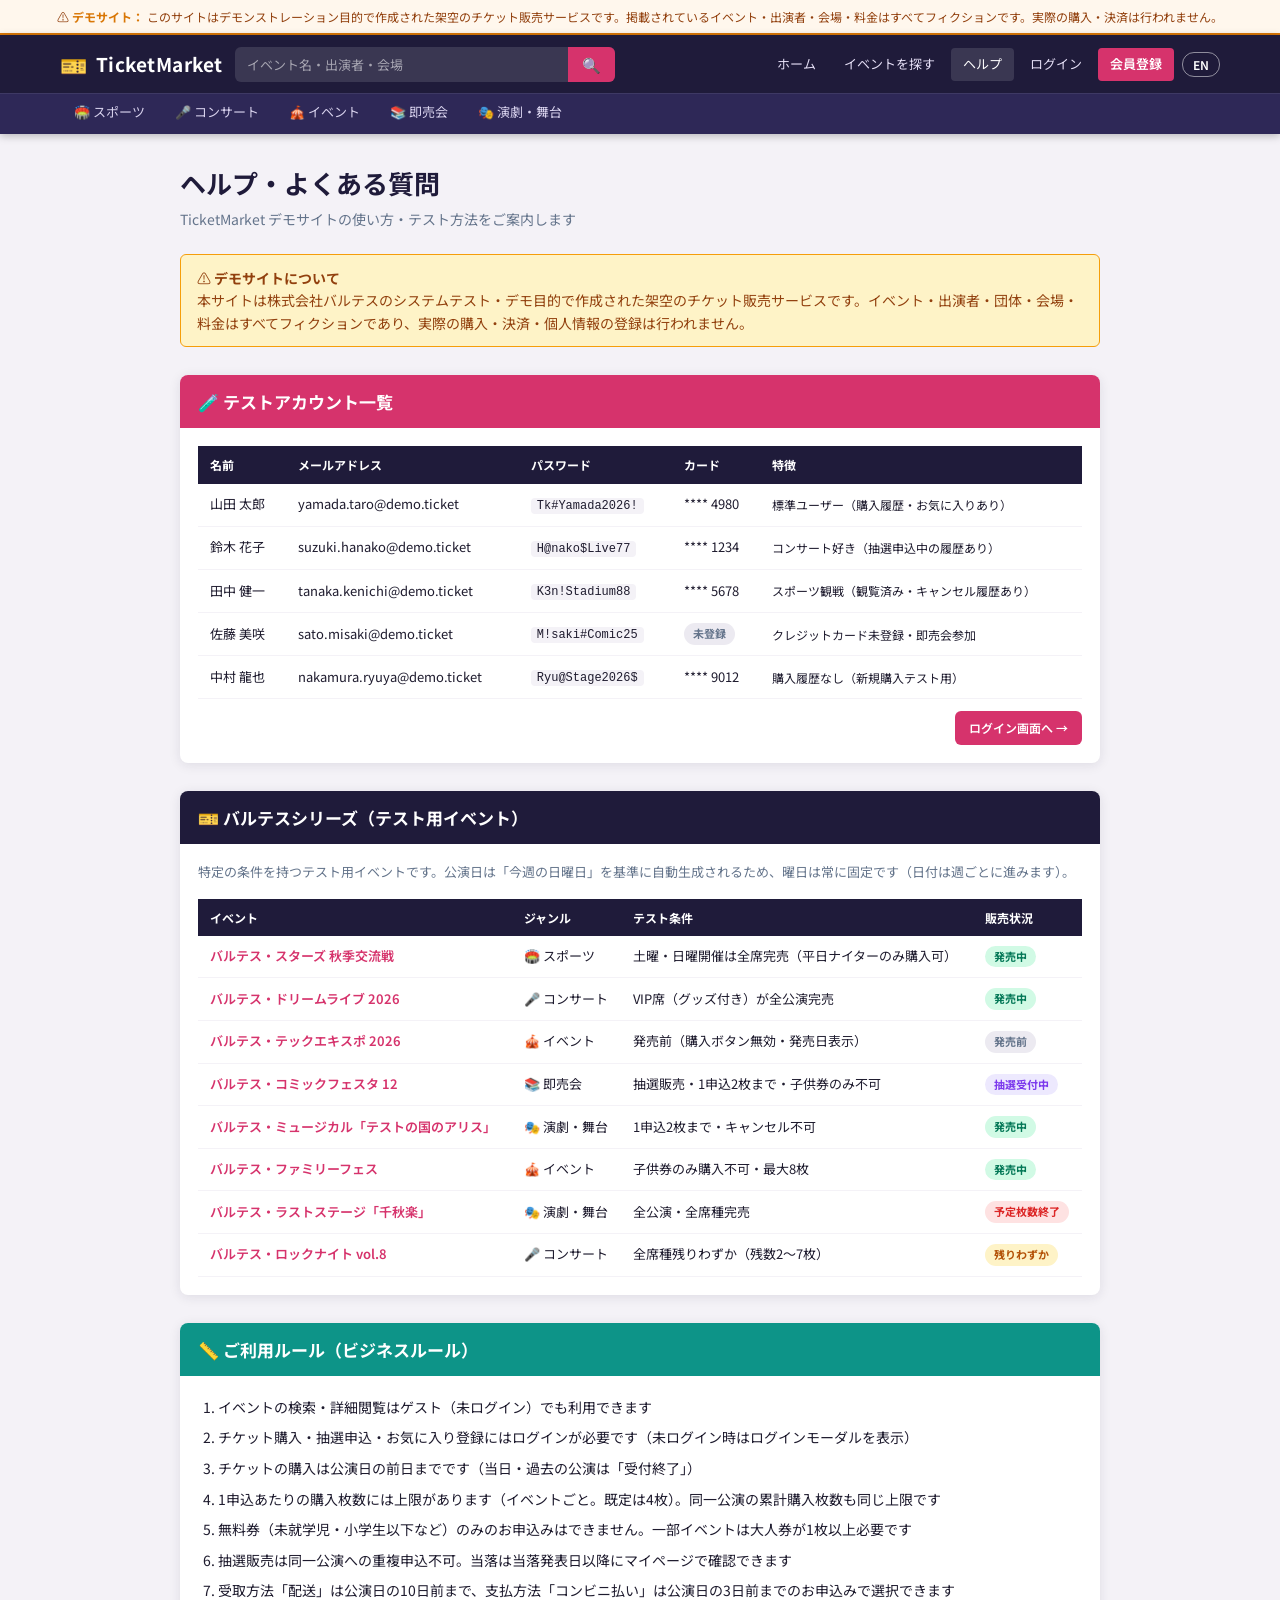
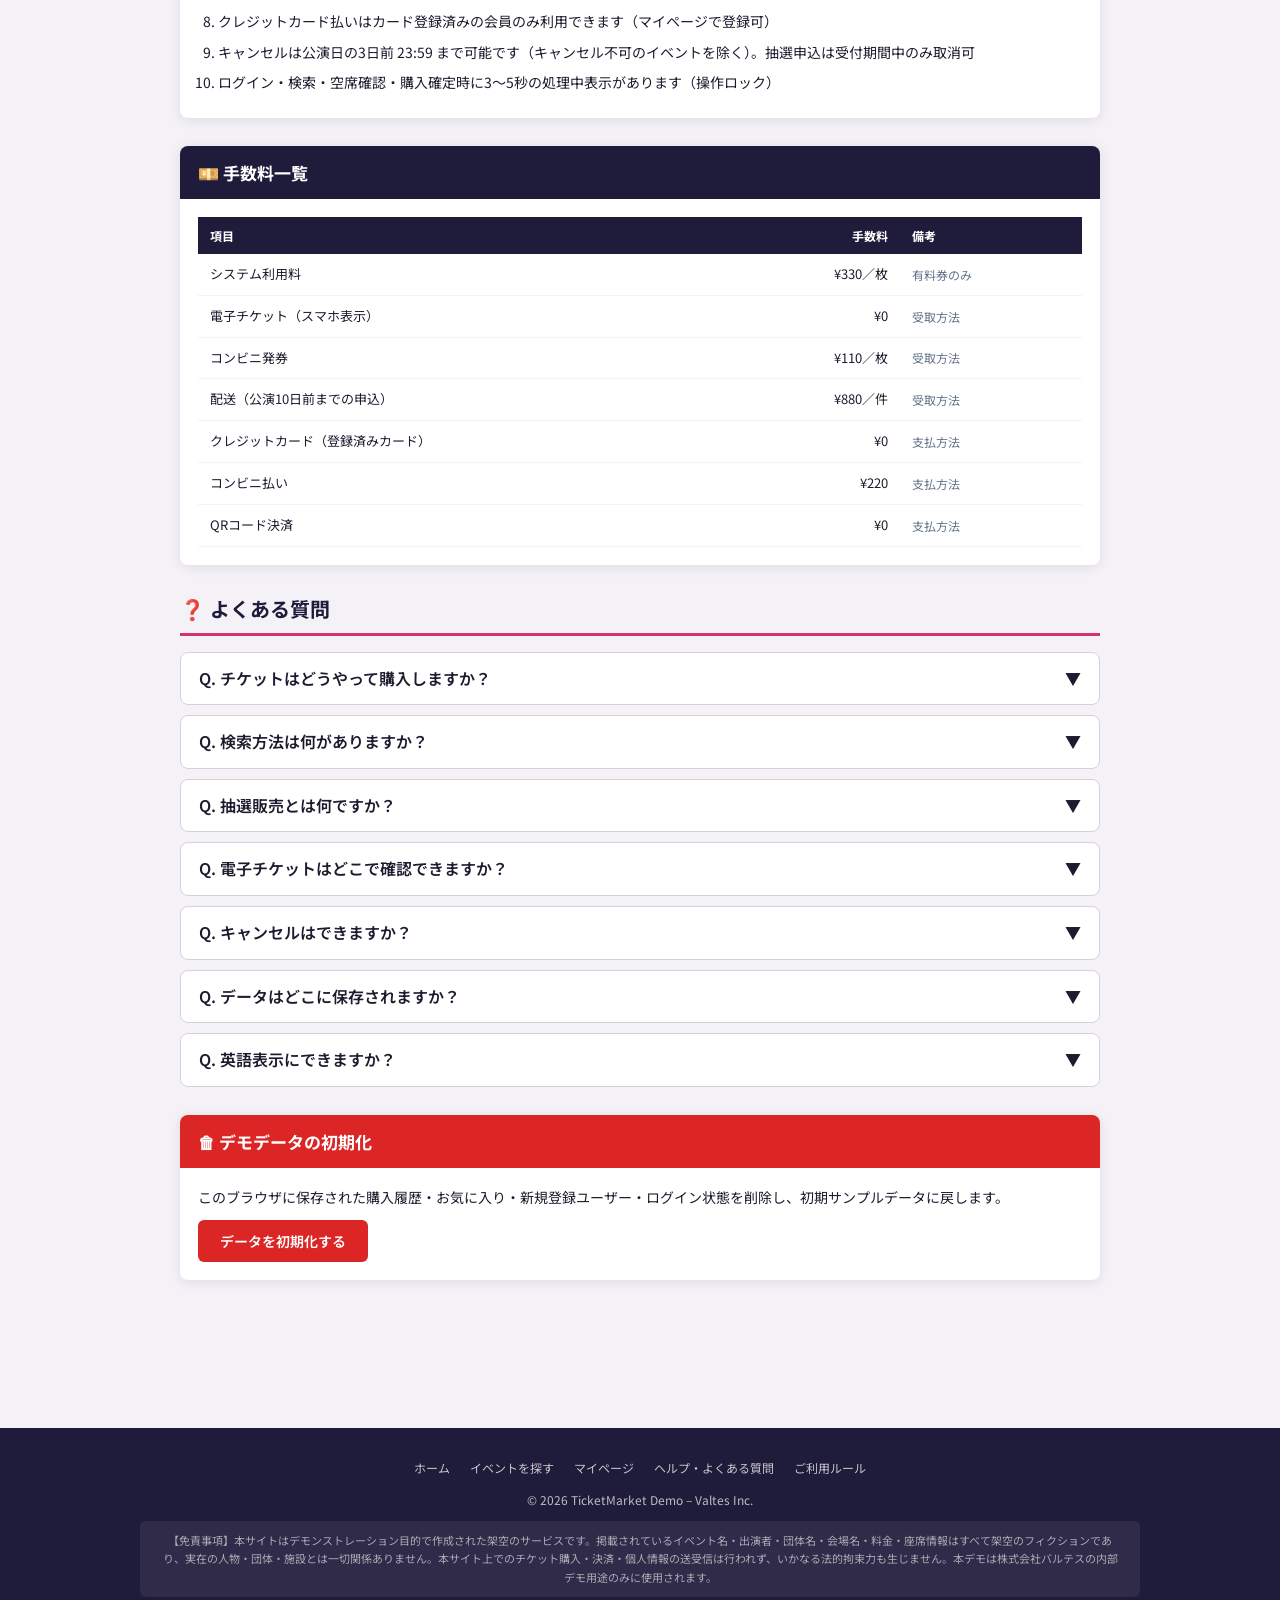
==== help.html @ 69b0c033 "feat: TicketMarket Demo 初回リリース Demo-Travel の実装方針を踏襲したチケット販売デモサイト - 3モード検索（ジャンル・日付 / ジャンル / キーワード） - " ====
<!DOCTYPE html>
<html lang="ja">
<head>
  <meta charset="UTF-8">
  <meta name="viewport" content="width=device-width,initial-scale=1">
  <title>ヘルプ | TicketMarket Demo</title>
  <link rel="stylesheet" href="css/style.css">
  <link href="https://fonts.googleapis.com/css2?family=Noto+Sans+JP:wght@400;600;700&display=swap" rel="stylesheet">
  <style>
    .faq-item { border: 1px solid var(--gray-bd); border-radius: 8px; margin-bottom: 10px; overflow: hidden; background: white; }
    .faq-q { padding: 13px 18px; cursor: pointer; font-weight: 600; display: flex; justify-content: space-between; align-items: center; }
    .faq-q:hover { background: var(--light-bg); }
    .faq-a { padding: 13px 18px; background: var(--gray-lt); font-size: 14px; color: var(--text); line-height: 1.7; display: none; }
    .faq-item.open .faq-a { display: block; }
    .faq-item.open .faq-q { background: var(--light-bg); color: var(--primary); }
    .help-section { margin-bottom: 28px; }
    code { background: var(--gray-lt); padding: 1px 6px; border-radius: 4px; font-size: 12px; }
  </style>
</head>
<body>
  <script src="data/master.js"></script>
  <script src="js/app.js"></script>
  <script src="js/i18n.js"></script>
  <script src="js/layout.js"></script>

  <div class="page-wrap" style="max-width:960px">
    <div class="page-title" data-i18n-en="Help &amp; FAQ">ヘルプ・よくある質問</div>
    <div class="page-subtitle" data-i18n-en="How to use and test the TicketMarket demo site">TicketMarket デモサイトの使い方・テスト方法をご案内します</div>

    <div class="alert alert-warn help-section">
      ⚠️ <strong data-i18n-en="About This Demo Site">デモサイトについて</strong><br>
      <span data-i18n-en="This is a fictitious ticketing service created by Valtes Inc. for system testing and demonstrations. All events, performers, organizations, venues and prices are fictional. No actual purchases, payments or personal data registrations are made.">本サイトは株式会社バルテスのシステムテスト・デモ目的で作成された架空のチケット販売サービスです。イベント・出演者・団体・会場・料金はすべてフィクションであり、実際の購入・決済・個人情報の登録は行われません。</span>
    </div>

    <!-- テストアカウント -->
    <div class="card help-section">
      <div class="card-head primary"><h2 style="font-size:17px" id="accounts" data-i18n-en="🧪 Test Accounts">🧪 テストアカウント一覧</h2></div>
      <div class="card-body table-wrap">
        <table class="data-table" id="account-table" style="min-width:720px">
          <thead><tr>
            <th data-i18n-en="Name">名前</th><th data-i18n-en="Email">メールアドレス</th><th data-i18n-en="Password">パスワード</th>
            <th data-i18n-en="Card">カード</th><th data-i18n-en="Notes">特徴</th>
          </tr></thead>
          <tbody id="account-list"></tbody>
        </table>
        <div style="text-align:right;margin-top:12px"><a href="login.html" id="link-login" class="btn btn-primary btn-sm" data-i18n-en="Go to Log In →">ログイン画面へ →</a></div>
      </div>
    </div>

    <!-- テスト用イベント -->
    <div class="card help-section">
      <div class="card-head"><h2 style="font-size:17px" id="test-events" data-i18n-en="🎫 Valtes Series Events (Test Data)">🎫 バルテスシリーズ（テスト用イベント）</h2></div>
      <div class="card-body table-wrap">
        <p class="muted mb-16" style="font-size:13px" data-i18n-en="Events with specific conditions for testing. Performance dates are generated relative to Sunday of the current week, so weekdays stay fixed.">
          特定の条件を持つテスト用イベントです。公演日は「今週の日曜日」を基準に自動生成されるため、曜日は常に固定です（日付は週ごとに進みます）。
        </p>
        <table class="data-table" id="test-event-table" style="min-width:640px">
          <thead><tr><th data-i18n-en="Event">イベント</th><th data-i18n-en="Genre">ジャンル</th><th data-i18n-en="Test condition">テスト条件</th><th data-i18n-en="Status">販売状況</th></tr></thead>
          <tbody id="test-event-list"></tbody>
        </table>
      </div>
    </div>

    <!-- ご利用ルール -->
    <div class="card help-section">
      <div class="card-head" style="background:var(--success)"><h2 style="font-size:17px" id="rules" data-i18n-en="📏 Business Rules">📏 ご利用ルール（ビジネスルール）</h2></div>
      <div class="card-body">
        <ol class="notes-list" id="rules-list" style="font-size:14px;line-height:1.9"></ol>
      </div>
    </div>

    <!-- 手数料 -->
    <div class="card help-section">
      <div class="card-head"><h2 style="font-size:17px" id="fees" data-i18n-en="💴 Fees">💴 手数料一覧</h2></div>
      <div class="card-body table-wrap">
        <table class="data-table" id="fee-table">
          <thead><tr><th data-i18n-en="Item">項目</th><th class="num" data-i18n-en="Fee">手数料</th><th data-i18n-en="Notes">備考</th></tr></thead>
          <tbody id="fee-list"></tbody>
        </table>
      </div>
    </div>

    <!-- FAQ -->
    <div class="help-section">
      <div class="section-title" id="faq" data-i18n-en="❓ FAQ">❓ よくある質問</div>
      <div id="faq-list"></div>
    </div>

    <!-- データリセット -->
    <div class="card help-section">
      <div class="card-head" style="background:var(--danger)"><h2 style="font-size:17px" id="reset" data-i18n-en="🗑 Reset Demo Data">🗑 デモデータの初期化</h2></div>
      <div class="card-body">
        <p style="font-size:14px;margin-bottom:12px" data-i18n-en="Clears purchases, favourites, registered users and the login session stored in this browser, and restores the initial sample data.">
          このブラウザに保存された購入履歴・お気に入り・新規登録ユーザー・ログイン状態を削除し、初期サンプルデータに戻します。
        </p>
        <button id="btn-reset-data" class="btn btn-danger" onclick="resetData()" data-i18n-en="Reset Data">データを初期化する</button>
      </div>
    </div>
  </div>

  <script>
    document.addEventListener("DOMContentLoaded", () => {
      buildPage({ title: I18n.t("ヘルプ", "Help"), activePage: "help" });
      renderAccounts();
      renderTestEvents();
      renderRules();
      renderFees();
      renderFaq();
      if (location.hash) document.querySelector(location.hash)?.scrollIntoView();
    });

    function renderAccounts() {
      document.getElementById("account-list").innerHTML = USERS.map(u => `
        <tr data-user-id="${u.id}">
          <td class="account-name nowrap">${u.name}</td>
          <td class="account-email">${u.email}</td>
          <td class="account-password"><code>${u.password}</code></td>
          <td class="account-card nowrap">${u.card ? "**** " + u.card : `<span class="badge badge-gray">${I18n.t("未登録", "None")}</span>`}</td>
          <td class="account-note" style="font-size:12px">${u.note}</td>
        </tr>`).join("");
    }

    function renderTestEvents() {
      const cond = {
        e001: I18n.t("土曜・日曜開催は全席完売（平日ナイターのみ購入可）", "Weekend games sold out (weekday only)"),
        e002: I18n.t("VIP席（グッズ付き）が全公演完売", "VIP seats sold out for all shows"),
        e003: I18n.t("発売前（購入ボタン無効・発売日表示）", "Coming soon (buy disabled)"),
        e004: I18n.t("抽選販売・1申込2枚まで・子供券のみ不可", "Lottery, max 2, adult required"),
        e005: I18n.t("1申込2枚まで・キャンセル不可", "Max 2 per order, non-cancellable"),
        e006: I18n.t("子供券のみ購入不可・最大8枚", "Adult ticket required, max 8"),
        e007: I18n.t("全公演・全席種完売", "All performances sold out"),
        e008: I18n.t("全席種残りわずか（残数2〜7枚）", "Few seats left (2-7)"),
      };
      document.getElementById("test-event-list").innerHTML = EVENTS.filter(e => e.tags.includes("バルテス")).map(e => {
        const st = App.salesStatus(e);
        return `<tr data-event-id="${e.id}">
          <td><a href="${I18n.urlWith("event.html?id=" + e.id)}" target="_blank" id="help-event-${e.id}" style="font-weight:600">${e.title}</a></td>
          <td class="nowrap">${App.genreEmoji(e.genre)} ${App.genreName(e.genre)}</td>
          <td style="font-size:13px">${cond[e.id] || ""}</td>
          <td><span class="badge ${st.cls}">${st.label}</span></td></tr>`;
      }).join("");
    }

    function renderRules() {
      const rules = [
        I18n.t("イベントの検索・詳細閲覧はゲスト（未ログイン）でも利用できます", "Searching and viewing events is available to guests"),
        I18n.t("チケット購入・抽選申込・お気に入り登録にはログインが必要です（未ログイン時はログインモーダルを表示）", "Purchases, lottery entries and favourites require login"),
        I18n.t("チケットの購入は公演日の前日までです（当日・過去の公演は「受付終了」）", "Tickets are sold until the day before the performance"),
        I18n.t("1申込あたりの購入枚数には上限があります（イベントごと。既定は4枚）。同一公演の累計購入枚数も同じ上限です", "Each event has a per-order limit (default 4), which also applies cumulatively per performance"),
        I18n.t("無料券（未就学児・小学生以下など）のみのお申込みはできません。一部イベントは大人券が1枚以上必要です", "Free tickets cannot be ordered alone; some events require an adult ticket"),
        I18n.t("抽選販売は同一公演への重複申込不可。当落は当落発表日以降にマイページで確認できます", "Only one lottery entry per performance. Results appear on My Page after the results date"),
        I18n.t("受取方法「配送」は公演日の10日前まで、支払方法「コンビニ払い」は公演日の3日前までのお申込みで選択できます", "Delivery requires 10+ days, convenience store payment requires 3+ days before the performance"),
        I18n.t("クレジットカード払いはカード登録済みの会員のみ利用できます（マイページで登録可）", "Credit card payment requires a registered card (register on My Page)"),
        I18n.t("キャンセルは公演日の3日前 23:59 まで可能です（キャンセル不可のイベントを除く）。抽選申込は受付期間中のみ取消可", "Cancellation is possible until 23:59, 3 days before the performance (except non-cancellable events)"),
        I18n.t("ログイン・検索・空席確認・購入確定時に3〜5秒の処理中表示があります（操作ロック）", "Login, search, availability checks and purchase show a 3-5 second loading overlay"),
      ];
      document.getElementById("rules-list").innerHTML = rules.map((r, i) => `<li id="rule-${i + 1}">${r}</li>`).join("");
    }

    function renderFees() {
      const rows = [
        [I18n.t("システム利用料", "System fee"), `${App.fmtPrice(SYSTEM_FEE)}${I18n.t("／枚", "/ticket")}`, I18n.t("有料券のみ", "Paid tickets only")],
        ...RECEIVE_METHODS.map(r => [I18n.t(r.name, r.en), r.feePerTicket ? `${App.fmtPrice(r.feePerTicket)}${I18n.t("／枚", "/ticket")}` : r.feePerOrder ? `${App.fmtPrice(r.feePerOrder)}${I18n.t("／件", "/order")}` : App.fmtPrice(0), I18n.t("受取方法", "Pickup")]),
        ...PAYMENT_METHODS.map(m => [I18n.t(m.name, m.en), App.fmtPrice(m.fee), I18n.t("支払方法", "Payment")]),
      ];
      document.getElementById("fee-list").innerHTML = rows.map(r => `<tr><td>${r[0]}</td><td class="num">${r[1]}</td><td class="muted">${r[2]}</td></tr>`).join("");
    }

    function renderFaq() {
      const faqs = [
        [I18n.t("チケットはどうやって購入しますか？", "How do I buy tickets?"),
         I18n.t("イベント一覧または詳細画面の「チケット購入」→ 公演を選択して「空席状況を確認」→ 席種・券種ごとの枚数を選択 → 購入者情報・受取方法・支払方法を入力 → 内容確認 → 購入確定、の流れです。", "Buy Tickets → choose a performance → Check Availability → select seat and quantities → enter buyer info, pickup and payment → confirm.")],
        [I18n.t("検索方法は何がありますか？", "What search options are there?"),
         I18n.t("「ジャンル・日付で探す」「ジャンルで探す」「キーワードで探す」の3種類です。結果は販売状況で絞り込み、開催日・料金・人気で並び替えできます。", "Genre & Date, Genre only, and Keyword. Results can be filtered by status and sorted by date, price or popularity.")],
        [I18n.t("抽選販売とは何ですか？", "What is a lottery sale?"),
         I18n.t("受付期間内に申し込み、当落発表日に結果が決まる販売方式です。当選した場合のみ決済されます（デモでは当落は自動判定）。", "You apply during the entry period and the results are decided on the results date. Payment occurs only if you win (auto-decided in this demo).")],
        [I18n.t("電子チケットはどこで確認できますか？", "Where can I see my e-tickets?"),
         I18n.t("マイページの「購入チケット」タブで「チケット表示」を押すと、QRコード（デモ）と座席・整理番号を表示します。", 'My Page → My Tickets → "Show Ticket" displays a demo QR code and seat/entry number.')],
        [I18n.t("キャンセルはできますか？", "Can I cancel?"),
         I18n.t("公演日の3日前 23:59 までマイページからキャンセルできます。「キャンセル不可」と記載のイベントはキャンセルできません。", "Yes, until 23:59 three days before the performance, except for non-cancellable events.")],
        [I18n.t("データはどこに保存されますか？", "Where is data stored?"),
         I18n.t("ブラウザの localStorage（tm_ で始まるキー）に保存されます。ヘルプ下部の「データを初期化する」で初期状態に戻せます。", "In the browser's localStorage (keys starting with tm_). Use \"Reset Data\" below to restore the initial state.")],
        [I18n.t("英語表示にできますか？", "Is English available?"),
         I18n.t("ヘッダーの「EN」ボタン、またはURLに ?lang=en を付けると英語表示になります。", 'Use the "EN" button in the header or add ?lang=en to the URL.')],
      ];
      document.getElementById("faq-list").innerHTML = faqs.map(([q, a], i) => `
        <div class="faq-item" id="faq-${i + 1}">
          <div class="faq-q" onclick="this.parentElement.classList.toggle('open')">Q. ${q}<span>▼</span></div>
          <div class="faq-a">A. ${a}</div>
        </div>`).join("");
    }

    function resetData() {
      if (!confirm(I18n.t("デモデータを初期化しますか？\nこのブラウザの購入履歴・お気に入り・ログイン状態がリセットされます。", "Reset demo data?\nPurchases, favourites and login state in this browser will be cleared."))) return;
      Object.keys(localStorage).filter(k => k.startsWith("tm_")).forEach(k => localStorage.removeItem(k));
      sessionStorage.removeItem("tm_redirect_after_login");
      App.showToast(I18n.t("デモデータを初期化しました", "Demo data has been reset."), "success");
      setTimeout(() => location.reload(), 600);
    }
  </script>
</body>
</html>
---- css/style.css ----
/* ============================================================
   TicketMarket Demo – Global Styles
   配色：primary #D6336C / accent #1F1B3A / success #0D9488
   ============================================================ */

*, *::before, *::after { box-sizing: border-box; margin: 0; padding: 0; }

:root {
  --primary:    #D6336C;
  --primary-dk: #A61E4D;
  --accent:     #1F1B3A;
  --accent-lt:  #2E2857;
  --success:    #0D9488;
  --warn:       #D97706;
  --danger:     #DC2626;
  --purple:     #7C3AED;
  --white:      #FFFFFF;
  --gray:       #64748B;
  --gray-lt:    #F4F2F7;
  --gray-bd:    #D4D0DD;
  --text:       #1E1B2E;
  --light-bg:   #FFF0F5;
  --shadow:     0 2px 12px rgba(31,27,58,.10);
  --radius:     8px;
  --trans:      .2s ease;
}

html { scroll-behavior: smooth; }
body {
  font-family: "Noto Sans JP", "Hiragino Kaku Gothic ProN", "Meiryo", sans-serif;
  background: var(--gray-lt);
  color: var(--text);
  min-height: 100vh;
  line-height: 1.6;
}
a { color: var(--primary); text-decoration: none; }
a:hover { text-decoration: underline; }
button, input, select, textarea { font-family: inherit; }

/* ── 免責バナー ── */
.disclaimer-banner {
  background: #FFF7ED; border-bottom: 2px solid var(--warn);
  padding: 7px 20px; text-align: center; font-size: 12px; color: #92400E;
}
.disclaimer-banner strong { color: var(--warn); }

/* ── グローバルヘッダー ── */
.site-header { background: var(--accent); position: sticky; top: 0; z-index: 900; box-shadow: 0 2px 8px rgba(0,0,0,.25); }
.header-inner { max-width: 1200px; margin: 0 auto; display: flex; align-items: center; height: 58px; padding: 0 20px; gap: 12px; }
.logo { display: flex; align-items: center; gap: 8px; color: var(--white); font-size: 19px; font-weight: 700; flex-shrink: 0; letter-spacing: .5px; }
.logo:hover { text-decoration: none; color: #FFC9DB; }
.logo-icon { font-size: 22px; }

.header-search { flex: 1; max-width: 380px; display: flex; background: rgba(255,255,255,.12); border-radius: 6px; overflow: hidden; }
.header-search input { flex: 1; background: transparent; border: none; outline: none; padding: 8px 12px; color: var(--white); font-size: 13px; min-width: 0; }
.header-search input::placeholder { color: rgba(255,255,255,.55); }
.header-search button { background: var(--primary); border: none; cursor: pointer; padding: 0 14px; color: var(--white); font-size: 15px; transition: var(--trans); }
.header-search button:hover { background: var(--primary-dk); }

.header-nav { margin-left: auto; display: flex; align-items: center; gap: 4px; }
.header-nav-dynamic { display: flex; align-items: center; gap: 4px; }
.header-nav a, .header-nav button:not(.btn-lang) {
  background: none; border: none; cursor: pointer; color: #E4DEF5; font-size: 13px;
  padding: 6px 12px; border-radius: 4px; white-space: nowrap; transition: var(--trans);
}
.header-nav a:hover, .header-nav button:not(.btn-lang):hover { background: rgba(255,255,255,.1); color: var(--white); text-decoration: none; }
.header-nav a.active { color: var(--white); background: rgba(255,255,255,.12); }
.btn-register { background: var(--primary) !important; color: var(--white) !important; font-weight: 600; }
.btn-register:hover { background: var(--primary-dk) !important; }
.btn-mypage { color: #FFC9DB !important; font-weight: 600; }
.btn-lang {
  background: transparent; border: 1px solid rgba(255,255,255,.5); color: white; border-radius: 12px;
  padding: 3px 10px; font-size: 12px; cursor: pointer; font-weight: 600; margin-left: 4px;
}
.avatar-circle {
  width: 32px; height: 32px; border-radius: 50%; background: var(--primary); color: var(--white);
  font-size: 13px; font-weight: 700; display: flex; align-items: center; justify-content: center; flex-shrink: 0;
}

/* ジャンルナビ */
.genre-nav { background: var(--accent-lt); border-top: 1px solid rgba(255,255,255,.08); }
.genre-nav-inner { max-width: 1200px; margin: 0 auto; padding: 0 20px; display: flex; gap: 2px; overflow-x: auto; }
.genre-nav-item { color: #D9D3EE; font-size: 13px; padding: 8px 14px; white-space: nowrap; border-bottom: 3px solid transparent; }
.genre-nav-item:hover { color: white; text-decoration: none; border-bottom-color: var(--primary); }

/* ── メインレイアウト ── */
.page-wrap { max-width: 1200px; margin: 0 auto; padding: 28px 20px 60px; }
.page-title { font-size: 26px; font-weight: 700; color: var(--accent); margin-bottom: 4px; }
.page-subtitle { font-size: 14px; color: var(--gray); margin-bottom: 24px; }
.section-title { font-size: 20px; font-weight: 700; color: var(--accent); margin-bottom: 16px; padding-bottom: 8px; border-bottom: 3px solid var(--primary); display: flex; align-items: center; gap: 8px; }
.section-title .more { margin-left: auto; font-size: 13px; font-weight: 600; }
.section { margin-bottom: 40px; }

/* ── ヒーロー ── */
.hero { background: linear-gradient(135deg, var(--accent) 0%, #5B1A44 55%, var(--primary) 100%); color: var(--white); padding: 52px 20px 60px; text-align: center; }
.hero h1 { font-size: 34px; font-weight: 700; margin-bottom: 10px; }
.hero p { font-size: 15px; opacity: .85; margin-bottom: 28px; }
.search-box {
  background: var(--white); border-radius: 12px; padding: 18px 22px; max-width: 980px; margin: 0 auto;
  box-shadow: 0 8px 32px rgba(0,0,0,.25); display: flex; gap: 10px; flex-wrap: wrap; align-items: flex-end; text-align: left;
}
.search-box .field { flex: 1; min-width: 140px; }
.search-box label { font-size: 11px; font-weight: 600; color: var(--gray); display: block; margin-bottom: 4px; }
.search-box input, .search-box select {
  width: 100%; padding: 9px 12px; border: 1.5px solid var(--gray-bd); border-radius: 6px; font-size: 14px; color: var(--text); background: var(--white);
}
.search-box input:focus, .search-box select:focus { border-color: var(--primary); outline: none; box-shadow: 0 0 0 3px rgba(214,51,108,.15); }

/* ── ボタン ── */
.btn { display: inline-flex; align-items: center; justify-content: center; gap: 6px; padding: 9px 20px; border-radius: 6px; font-size: 14px; font-weight: 600; cursor: pointer; border: 2px solid transparent; transition: var(--trans); text-decoration: none; }
.btn:hover { text-decoration: none; }
.btn-primary { background: var(--primary); color: var(--white); }
.btn-primary:hover { background: var(--primary-dk); color: var(--white); }
.btn-secondary { background: var(--white); color: var(--primary); border-color: var(--primary); }
.btn-secondary:hover { background: var(--light-bg); }
.btn-accent { background: var(--accent); color: var(--white); }
.btn-accent:hover { background: var(--accent-lt); color: var(--white); }
.btn-success { background: var(--success); color: var(--white); }
.btn-success:hover { background: #0a8070; color: var(--white); }
.btn-danger { background: var(--danger); color: var(--white); }
.btn-danger:hover { background: #b91c1c; color: var(--white); }
.btn-sm { padding: 5px 12px; font-size: 12px; }
.btn-lg { padding: 12px 32px; font-size: 15px; }
.btn:disabled { opacity: .45; cursor: not-allowed; }
.btn-block { width: 100%; }

/* ── カード ── */
.card { background: var(--white); border-radius: var(--radius); box-shadow: var(--shadow); overflow: hidden; }
.card-head { background: var(--accent); color: white; padding: 13px 18px; font-size: 15px; font-weight: 700; }
.card-head.primary { background: var(--primary); }
.card-body { padding: 18px; }

/* ── イベントカード ── */
.event-grid { display: grid; grid-template-columns: repeat(auto-fill, minmax(260px, 1fr)); gap: 20px; }
.event-list { display: flex; flex-direction: column; gap: 14px; }
.event-card { background: var(--white); border-radius: var(--radius); box-shadow: var(--shadow); overflow: hidden; display: flex; flex-direction: column; transition: transform var(--trans), box-shadow var(--trans); }
.event-card:hover { transform: translateY(-3px); box-shadow: 0 6px 24px rgba(31,27,58,.16); }
.event-card-img, .eli-img { height: 140px; display: flex; align-items: center; justify-content: center; position: relative; color: white; background-image: linear-gradient(135deg, rgba(255,255,255,.12) 0%, rgba(0,0,0,.18) 100%); }
.event-emoji { font-size: 52px; filter: drop-shadow(0 2px 6px rgba(0,0,0,.25)); }
.tag-ribbon { position: absolute; top: 10px; right: 10px; font-size: 11px; font-weight: 700; padding: 2px 10px; border-radius: 20px; }
.tag-valtes { position: absolute; top: 10px; left: 10px; background: rgba(255,255,255,.2); color: white; font-size: 11px; font-weight: 700; padding: 2px 10px; border-radius: 20px; border: 1px solid rgba(255,255,255,.5); }
.event-card-body { padding: 14px 16px; flex: 1; display: flex; flex-direction: column; gap: 4px; }
.event-badges { display: flex; gap: 4px; flex-wrap: wrap; margin-bottom: 2px; }
.event-card-title { font-size: 15px; font-weight: 700; line-height: 1.4; }
.event-card-performer { font-size: 12px; color: var(--gray); }
.event-card-meta { font-size: 12px; color: var(--text); }
.event-card-price { font-size: 18px; font-weight: 700; color: var(--primary); margin-top: auto; padding-top: 6px; }
.event-card-price span { font-size: 12px; font-weight: 400; color: var(--gray); }
.event-card-actions { padding: 12px 16px; border-top: 1px solid var(--gray-lt); display: flex; gap: 8px; }
.event-card-actions .btn { flex: 1; }
.event-list-item { background: var(--white); border-radius: var(--radius); box-shadow: var(--shadow); display: flex; overflow: hidden; }
.eli-img { width: 180px; min-width: 180px; height: auto; min-height: 150px; }
.eli-body { flex: 1; padding: 14px 16px; display: flex; flex-direction: column; gap: 3px; }
.eli-body .event-card-price { margin-top: 4px; }
.event-desc { font-size: 12px; color: var(--gray); margin-top: 4px; }
.eli-actions { padding: 14px 16px; display: flex; flex-direction: column; gap: 8px; justify-content: center; border-left: 1px solid var(--gray-lt); min-width: 160px; }

/* ── ジャンルタイル ── */
.genre-tiles { display: grid; grid-template-columns: repeat(5, 1fr); gap: 14px; }
.genre-tile { border-radius: 10px; padding: 20px 12px; color: white; text-align: center; cursor: pointer; border: 3px solid transparent; transition: var(--trans); font-weight: 700; background-image: linear-gradient(135deg, rgba(255,255,255,.12), rgba(0,0,0,.15)); }
.genre-tile:hover { transform: translateY(-2px); box-shadow: 0 6px 18px rgba(0,0,0,.2); }
.genre-tile.active { border-color: var(--accent); box-shadow: 0 0 0 3px rgba(214,51,108,.5); }
.genre-tile .gt-emoji { font-size: 34px; display: block; margin-bottom: 4px; }
.genre-tile .gt-count { font-size: 11px; font-weight: 400; opacity: .85; display: block; }

/* ── 検索モードタブ ── */
.mode-tabs { display: flex; gap: 0; border-bottom: 2px solid var(--gray-bd); margin-bottom: 0; flex-wrap: wrap; }
.mode-tab { background: none; border: none; border-bottom: 3px solid transparent; margin-bottom: -2px; padding: 11px 20px; font-size: 14px; font-weight: 600; cursor: pointer; color: var(--gray); transition: var(--trans); }
.mode-tab:hover { color: var(--primary); }
.mode-tab.active { color: var(--primary); border-bottom-color: var(--primary); }
.mode-panel { background: var(--white); border-radius: 0 0 var(--radius) var(--radius); padding: 18px 20px; box-shadow: var(--shadow); margin-bottom: 20px; }
.form-row { display: flex; gap: 12px; flex-wrap: wrap; align-items: flex-end; }

/* チップ */
.chips { display: flex; gap: 8px; flex-wrap: wrap; }
.chip { padding: 6px 16px; border-radius: 20px; border: 1.5px solid var(--gray-bd); background: var(--white); color: var(--gray); font-size: 13px; font-weight: 600; cursor: pointer; transition: var(--trans); }
.chip:hover { border-color: var(--primary); color: var(--primary); }
.chip.active { background: var(--primary); border-color: var(--primary); color: var(--white); }

/* ── フィルターバー ── */
.filter-bar { background: var(--white); border-radius: var(--radius); padding: 12px 16px; box-shadow: var(--shadow); display: flex; gap: 10px; flex-wrap: wrap; align-items: center; margin-bottom: 20px; }
.filter-bar select { padding: 6px 10px; border: 1px solid var(--gray-bd); border-radius: 6px; font-size: 13px; color: var(--text); background: white; }
.filter-bar label { font-size: 13px; color: var(--gray); white-space: nowrap; }
.filter-bar .result-count { margin-left: auto; font-size: 13px; color: var(--accent); font-weight: 700; }
.active-conditions { font-size: 12px; color: var(--gray); margin: -10px 0 16px; }

/* ── ローディング ── */
.loading-spinner { display: flex; align-items: center; justify-content: center; gap: 10px; padding: 28px; color: var(--primary); font-size: 14px; }
.spinner { width: 28px; height: 28px; border: 3px solid var(--gray-bd); border-top-color: var(--primary); border-radius: 50%; animation: spin .8s linear infinite; }
@keyframes spin { to { transform: rotate(360deg); } }
.load-more-sentinel { height: 4px; }
#loading-overlay { position: fixed; inset: 0; background: rgba(255,255,255,.8); z-index: 9990; display: flex; align-items: center; justify-content: center; flex-direction: column; gap: 18px; backdrop-filter: blur(2px); }

/* ── フォーム ── */
.form-group { display: flex; flex-direction: column; gap: 4px; }
.form-group label { font-size: 13px; font-weight: 600; color: var(--text); }
.form-group input, .form-group select, .form-group textarea {
  padding: 9px 12px; border: 1.5px solid var(--gray-bd); border-radius: 6px; font-size: 14px; color: var(--text); background: var(--white); transition: var(--trans); width: 100%;
}
.form-group input:focus, .form-group select:focus, .form-group textarea:focus { border-color: var(--primary); outline: none; box-shadow: 0 0 0 3px rgba(214,51,108,.12); }
.form-group input[readonly] { background: var(--gray-lt); color: var(--gray); }
.form-group .hint { font-size: 11px; color: var(--gray); }
.form-group .error-msg { font-size: 11px; color: var(--danger); display: none; }
.form-group.has-error input, .form-group.has-error select, .form-group.has-error textarea { border-color: var(--danger); }
.form-group.has-error .error-msg { display: block; }
.form-grid-2 { display: grid; grid-template-columns: 1fr 1fr; gap: 14px; }
.form-section { background: var(--white); border-radius: var(--radius); padding: 22px 24px; box-shadow: var(--shadow); }
.form-section h3 { font-size: 16px; color: var(--accent); margin-bottom: 16px; padding-bottom: 8px; border-bottom: 2px solid var(--light-bg); }
.req { color: var(--danger); font-size: 11px; margin-left: 2px; }

/* ラジオカード */
.radio-cards { display: flex; flex-direction: column; gap: 8px; }
.radio-card { display: flex; align-items: center; gap: 10px; padding: 11px 14px; border: 1.5px solid var(--gray-bd); border-radius: 8px; cursor: pointer; font-size: 14px; transition: var(--trans); background: white; }
.radio-card:hover { border-color: var(--primary); }
.radio-card.selected { border-color: var(--primary); background: var(--light-bg); }
.radio-card.disabled { opacity: .5; cursor: not-allowed; background: var(--gray-lt); }
.radio-card input { accent-color: var(--primary); width: 16px; height: 16px; }
.radio-card .rc-fee { margin-left: auto; font-size: 12px; color: var(--gray); white-space: nowrap; }
.radio-card .rc-note { display: block; font-size: 11px; color: var(--danger); }
.check-line { display: flex; align-items: flex-start; gap: 8px; font-size: 14px; cursor: pointer; }
.check-line input { accent-color: var(--primary); width: 17px; height: 17px; margin-top: 3px; }

/* ── アラート ── */
.alert { padding: 12px 16px; border-radius: 6px; font-size: 14px; margin-bottom: 16px; }
.alert-warn { background: #FEF3C7; border: 1px solid #F59E0B; color: #92400E; }
.alert-info { background: #EFF6FF; border: 1px solid #3B82F6; color: #1E40AF; }
.alert-success { background: #ECFDF5; border: 1px solid var(--success); color: #065F46; }
.alert-danger { background: #FEF2F2; border: 1px solid var(--danger); color: #991B1B; }

/* ── バッジ ── */
.badge { display: inline-block; padding: 2px 9px; border-radius: 20px; font-size: 11px; font-weight: 700; white-space: nowrap; }
.badge-primary { background: var(--light-bg); color: var(--primary); }
.badge-success { background: #D1FAE5; color: #047857; }
.badge-warn { background: #FEF3C7; color: #B45309; }
.badge-danger { background: #FEE2E2; color: var(--danger); }
.badge-gray { background: #ECEAF1; color: var(--gray); }
.badge-purple { background: #EDE9FE; color: var(--purple); }
.badge-genre { background: var(--accent); color: white; }
.tag-ribbon.badge-success { background: #10B981; color: white; }
.tag-ribbon.badge-warn { background: #F59E0B; color: white; }
.tag-ribbon.badge-danger { background: var(--danger); color: white; }
.tag-ribbon.badge-gray { background: #475569; color: white; }
.tag-ribbon.badge-purple { background: var(--purple); color: white; }

/* ── テーブル ── */
.data-table { width: 100%; border-collapse: collapse; font-size: 13px; }
.data-table th { background: var(--accent); color: var(--white); padding: 9px 12px; text-align: left; font-size: 12px; white-space: nowrap; }
.data-table td { padding: 10px 12px; border-bottom: 1px solid var(--gray-lt); vertical-align: middle; }
.data-table tbody tr:hover td { background: #FBFAFD; }
.data-table .num { text-align: right; white-space: nowrap; }
.data-table .center { text-align: center; }
.table-wrap { overflow-x: auto; }

.confirm-table { width: 100%; border-collapse: collapse; font-size: 14px; }
.confirm-table td { padding: 10px 12px; border-bottom: 1px solid var(--gray-lt); vertical-align: top; }
.confirm-table td:first-child { width: 34%; color: var(--gray); font-size: 13px; }
.confirm-table tr.total-row td { font-weight: 700; color: var(--primary); font-size: 17px; border-bottom: none; }

/* 残席マーク */
.mark { font-weight: 700; font-size: 16px; }
.mark-ok { color: var(--success); }
.mark-few { color: var(--warn); }
.mark-soldout { color: var(--danger); }
.mark-closed { color: var(--gray); }

/* ── 詳細ページ ── */
.detail-hero { position: relative; border-radius: 12px; overflow: hidden; margin-bottom: 24px; height: 240px; display: flex; align-items: center; justify-content: center; background-image: linear-gradient(135deg, rgba(255,255,255,.12), rgba(0,0,0,.25)); }
.detail-hero .event-emoji { font-size: 80px; }
.btn-fav { position: absolute; top: 16px; left: 16px; color: white; border: 2px solid rgba(255,255,255,.6); border-radius: 20px; padding: 6px 16px; font-size: 14px; font-weight: 700; cursor: pointer; transition: .2s; background: rgba(255,255,255,.18); }
.btn-fav.on { background: #E11D48; }
.detail-grid { display: grid; grid-template-columns: 1fr 300px; gap: 24px; align-items: start; margin-bottom: 24px; }
.buy-box { background: var(--white); border-radius: 10px; padding: 20px; box-shadow: var(--shadow); position: sticky; top: 110px; }
.info-list { display: grid; grid-template-columns: 110px 1fr; gap: 8px 12px; font-size: 14px; }
.info-list dt { color: var(--gray); font-size: 13px; }
.notes-list { padding-left: 20px; font-size: 13px; color: var(--text); }
.notes-list li { margin-bottom: 4px; }

/* ── ステップバー ── */
.step-bar { display: flex; margin-bottom: 26px; }
.step-item { flex: 1; padding: 11px 10px; text-align: center; font-size: 13px; font-weight: 600; background: var(--white); color: var(--gray); border: 1px solid var(--gray-bd); }
.step-item.active { background: var(--primary); color: var(--white); border-color: var(--primary); }
.step-item.done { background: var(--success); color: var(--white); border-color: var(--success); }

/* ── 2カラム ── */
.two-col { display: grid; grid-template-columns: 1fr 1fr; gap: 24px; align-items: start; }
.two-col-main { display: grid; grid-template-columns: 1fr 340px; gap: 24px; align-items: start; }

/* ── 注文番号ボックス ── */
.order-no-box { background: var(--light-bg); border: 2px solid var(--primary); border-radius: var(--radius); padding: 18px; text-align: center; margin: 22px 0; }
.order-no-box .label { font-size: 12px; color: var(--gray); margin-bottom: 4px; }
.order-no-box .number { font-size: 26px; font-weight: 700; color: var(--primary); letter-spacing: 2px; }

/* ── 金額サマリー ── */
.price-summary { font-size: 14px; }
.price-summary .ps-row { display: flex; justify-content: space-between; padding: 6px 0; border-bottom: 1px dashed var(--gray-bd); }
.price-summary .ps-total { display: flex; justify-content: space-between; padding: 10px 0 0; font-size: 18px; font-weight: 700; color: var(--primary); }

/* ── 数量セレクタ ── */
.qty-row { display: flex; align-items: center; gap: 12px; padding: 10px 0; border-bottom: 1px solid var(--gray-lt); }
.qty-row .qty-name { flex: 1; font-size: 14px; font-weight: 600; }
.qty-row .qty-price { font-size: 14px; color: var(--primary); font-weight: 700; min-width: 80px; text-align: right; }
.qty-row select { padding: 6px 10px; border: 1.5px solid var(--gray-bd); border-radius: 6px; font-size: 14px; width: 80px; }

/* ── 電子チケット ── */
.eticket { border: 2px solid var(--accent); border-radius: 12px; overflow: hidden; margin-bottom: 12px; }
.eticket-head { background: var(--accent); color: white; padding: 10px 14px; font-size: 13px; display: flex; justify-content: space-between; }
.eticket-body { display: flex; gap: 14px; padding: 14px; align-items: center; }
.qr { display: grid; grid-template-columns: repeat(13, 6px); grid-auto-rows: 6px; gap: 0; border: 4px solid white; outline: 1px solid var(--gray-bd); flex-shrink: 0; }
.qr i { display: block; width: 6px; height: 6px; }
.qr i.on { background: #111; }

/* ── モーダル ── */
.modal-overlay { position: fixed; inset: 0; background: rgba(0,0,0,.55); z-index: 9000; display: flex; align-items: center; justify-content: center; padding: 20px; }
.modal-box { background: var(--white); border-radius: 12px; padding: 26px; max-width: 480px; width: 100%; box-shadow: 0 20px 60px rgba(0,0,0,.3); position: relative; animation: modalIn .25s ease; max-height: 90vh; overflow-y: auto; }
.modal-box.wide { max-width: 640px; }
@keyframes modalIn { from { transform: translateY(20px); opacity: 0; } to { transform: translateY(0); opacity: 1; } }
.modal-close { position: absolute; top: 12px; right: 14px; background: none; border: none; font-size: 20px; cursor: pointer; color: var(--gray); }
.modal-title { font-size: 18px; font-weight: 700; color: var(--accent); margin-bottom: 14px; padding-right: 24px; }

/* ── タブ ── */
.tabs { display: flex; border-bottom: 2px solid var(--gray-bd); margin-bottom: 22px; flex-wrap: wrap; }
.tab-btn { background: none; border: none; border-bottom: 3px solid transparent; margin-bottom: -2px; padding: 10px 20px; font-size: 14px; font-weight: 600; cursor: pointer; color: var(--gray); transition: var(--trans); }
.tab-btn:hover { color: var(--primary); }
.tab-btn.active { color: var(--primary); border-bottom-color: var(--primary); }

/* ── ランキング ── */
.rank-list { display: flex; flex-direction: column; gap: 8px; }
.rank-item { display: flex; align-items: center; gap: 12px; background: white; padding: 10px 14px; border-radius: 8px; box-shadow: var(--shadow); cursor: pointer; transition: var(--trans); }
.rank-item:hover { transform: translateX(3px); }
.rank-no { width: 30px; height: 30px; border-radius: 50%; background: var(--gray-bd); color: white; font-weight: 700; display: flex; align-items: center; justify-content: center; flex-shrink: 0; }
.rank-item:nth-child(1) .rank-no { background: #D4A017; }
.rank-item:nth-child(2) .rank-no { background: #9CA3AF; }
.rank-item:nth-child(3) .rank-no { background: #B45309; }
.rank-title { font-weight: 700; font-size: 14px; }
.rank-meta { font-size: 12px; color: var(--gray); }

/* 横スクロール */
.h-scroll { display: grid; grid-auto-flow: column; grid-auto-columns: 250px; gap: 16px; overflow-x: auto; padding-bottom: 8px; }

/* ── フッター ── */
.site-footer { background: var(--accent); color: rgba(255,255,255,.7); padding: 30px 20px; margin-top: 60px; text-align: center; font-size: 12px; }
.site-footer a { color: rgba(255,255,255,.75); }
.site-footer .footer-nav { display: flex; gap: 20px; justify-content: center; flex-wrap: wrap; margin-bottom: 12px; }
.disclaimer-footer { margin: 12px auto 0; max-width: 1000px; padding: 10px 20px; background: rgba(255,255,255,.07); border-radius: 6px; font-size: 11px; color: rgba(255,255,255,.6); line-height: 1.7; }

/* ── パンくず ── */
.breadcrumb { font-size: 12px; color: var(--gray); margin-bottom: 16px; display: flex; gap: 6px; align-items: center; flex-wrap: wrap; }
.breadcrumb .sep { color: var(--gray-bd); }

/* ── トースト ── */
#toast-container { position: fixed; bottom: 24px; right: 24px; z-index: 9999; display: flex; flex-direction: column; gap: 10px; }
.toast { padding: 12px 20px; border-radius: 8px; font-size: 14px; font-weight: 600; box-shadow: 0 4px 16px rgba(0,0,0,.2); animation: toastIn .3s ease; max-width: 340px; }
.toast-success { background: var(--success); color: var(--white); }
.toast-error { background: var(--danger); color: var(--white); }
.toast-info { background: var(--accent); color: var(--white); }
@keyframes toastIn { from { transform: translateX(100%); opacity: 0; } to { transform: translateX(0); opacity: 1; } }

/* ── 日付テキスト入力 + カレンダーボタン ── */
.date-input-wrap { display: flex; align-items: stretch; width: 100%; }
.date-input-wrap input[type="text"] { flex: 1; min-width: 0; border-radius: 6px 0 0 6px !important; border-right: none !important; }
.dp-btn { display: flex; align-items: center; justify-content: center; width: 38px; min-width: 38px; background: var(--gray-lt); border: 1.5px solid var(--gray-bd); border-left: none; border-radius: 0 6px 6px 0; cursor: pointer; font-size: 15px; user-select: none; }
.dp-btn:hover { background: var(--light-bg); }

/* ── カスタムカレンダーポップアップ ── */
.cal-popup { position: absolute; background: white; border: 1px solid var(--gray-bd); border-radius: 10px; box-shadow: 0 8px 28px rgba(0,0,0,.18); padding: 14px; z-index: 10000; min-width: 268px; max-width: calc(100vw - 20px); }
.cal-header { display: flex; align-items: center; justify-content: space-between; margin-bottom: 10px; padding-bottom: 8px; border-bottom: 1px solid var(--gray-bd); }
.cal-header span { font-weight: 700; font-size: 14px; }
.cal-nav { background: none; border: 1px solid var(--gray-bd); border-radius: 6px; width: 28px; height: 28px; cursor: pointer; font-size: 11px; }
.cal-nav:hover { background: var(--light-bg); border-color: var(--primary); }
.cal-grid { display: grid; grid-template-columns: repeat(7, 1fr); gap: 2px; margin-bottom: 10px; }
.cal-dow { text-align: center; font-size: 11px; font-weight: 600; padding: 4px 0 5px; color: var(--gray); }
.cal-dow.cal-sun, .cal-day.cal-sun { color: var(--danger); }
.cal-dow.cal-sat, .cal-day.cal-sat { color: #2563EB; }
.cal-day { aspect-ratio: 1; display: flex; align-items: center; justify-content: center; font-size: 13px; cursor: pointer; border-radius: 50%; min-height: 30px; }
.cal-day:hover:not(.cal-other) { background: var(--light-bg); }
.cal-day.cal-today { font-weight: 700; border: 1.5px solid var(--primary); }
.cal-day.cal-sel { background: var(--primary) !important; color: white !important; }
.cal-day.cal-other { visibility: hidden; pointer-events: none; }
.cal-footer { display: flex; justify-content: flex-end; padding-top: 8px; border-top: 1px solid var(--gray-bd); }

/* ── ユーティリティ ── */
.text-center { text-align: center; }
.text-right { text-align: right; }
.mt-8 { margin-top: 8px; } .mt-16 { margin-top: 16px; } .mt-24 { margin-top: 24px; }
.mb-8 { margin-bottom: 8px; } .mb-16 { margin-bottom: 16px; } .mb-24 { margin-bottom: 24px; }
.muted { color: var(--gray); font-size: 12px; }
.flex-1 { flex: 1; }
.hidden { display: none !important; }
.nowrap { white-space: nowrap; }

/* ── レスポンシブ ── */
@media (max-width: 900px) {
  .detail-grid, .two-col, .two-col-main { grid-template-columns: 1fr; }
  .buy-box { position: static; }
  .genre-tiles { grid-template-columns: repeat(3, 1fr); }
}
@media (max-width: 640px) {
  .header-search { display: none; }
  .header-inner { padding: 0 12px; gap: 6px; }
  .header-nav a, .header-nav button:not(.btn-lang) { padding: 6px 7px; font-size: 12px; }
  #nav-home, #nav-search, #nav-help, #header-avatar { display: none; }
  .logo { font-size: 16px; gap: 4px; }
  .header-nav, .header-nav-dynamic { gap: 2px; min-width: 0; }
  .page-wrap { padding: 20px 16px 48px; }
  .hero h1 { font-size: 24px; }
  .search-box { flex-direction: column; align-items: stretch; }
  .genre-tiles { grid-template-columns: repeat(2, 1fr); }
  .form-grid-2 { grid-template-columns: 1fr; }
  .event-list-item { flex-direction: column; }
  .eli-img { width: 100%; min-height: 110px; }
  .eli-actions { border-left: none; border-top: 1px solid var(--gray-lt); flex-direction: row; }
  .eli-actions .btn { flex: 1; }
  .step-item { font-size: 11px; padding: 9px 4px; }
  .info-list { grid-template-columns: 90px 1fr; }
}
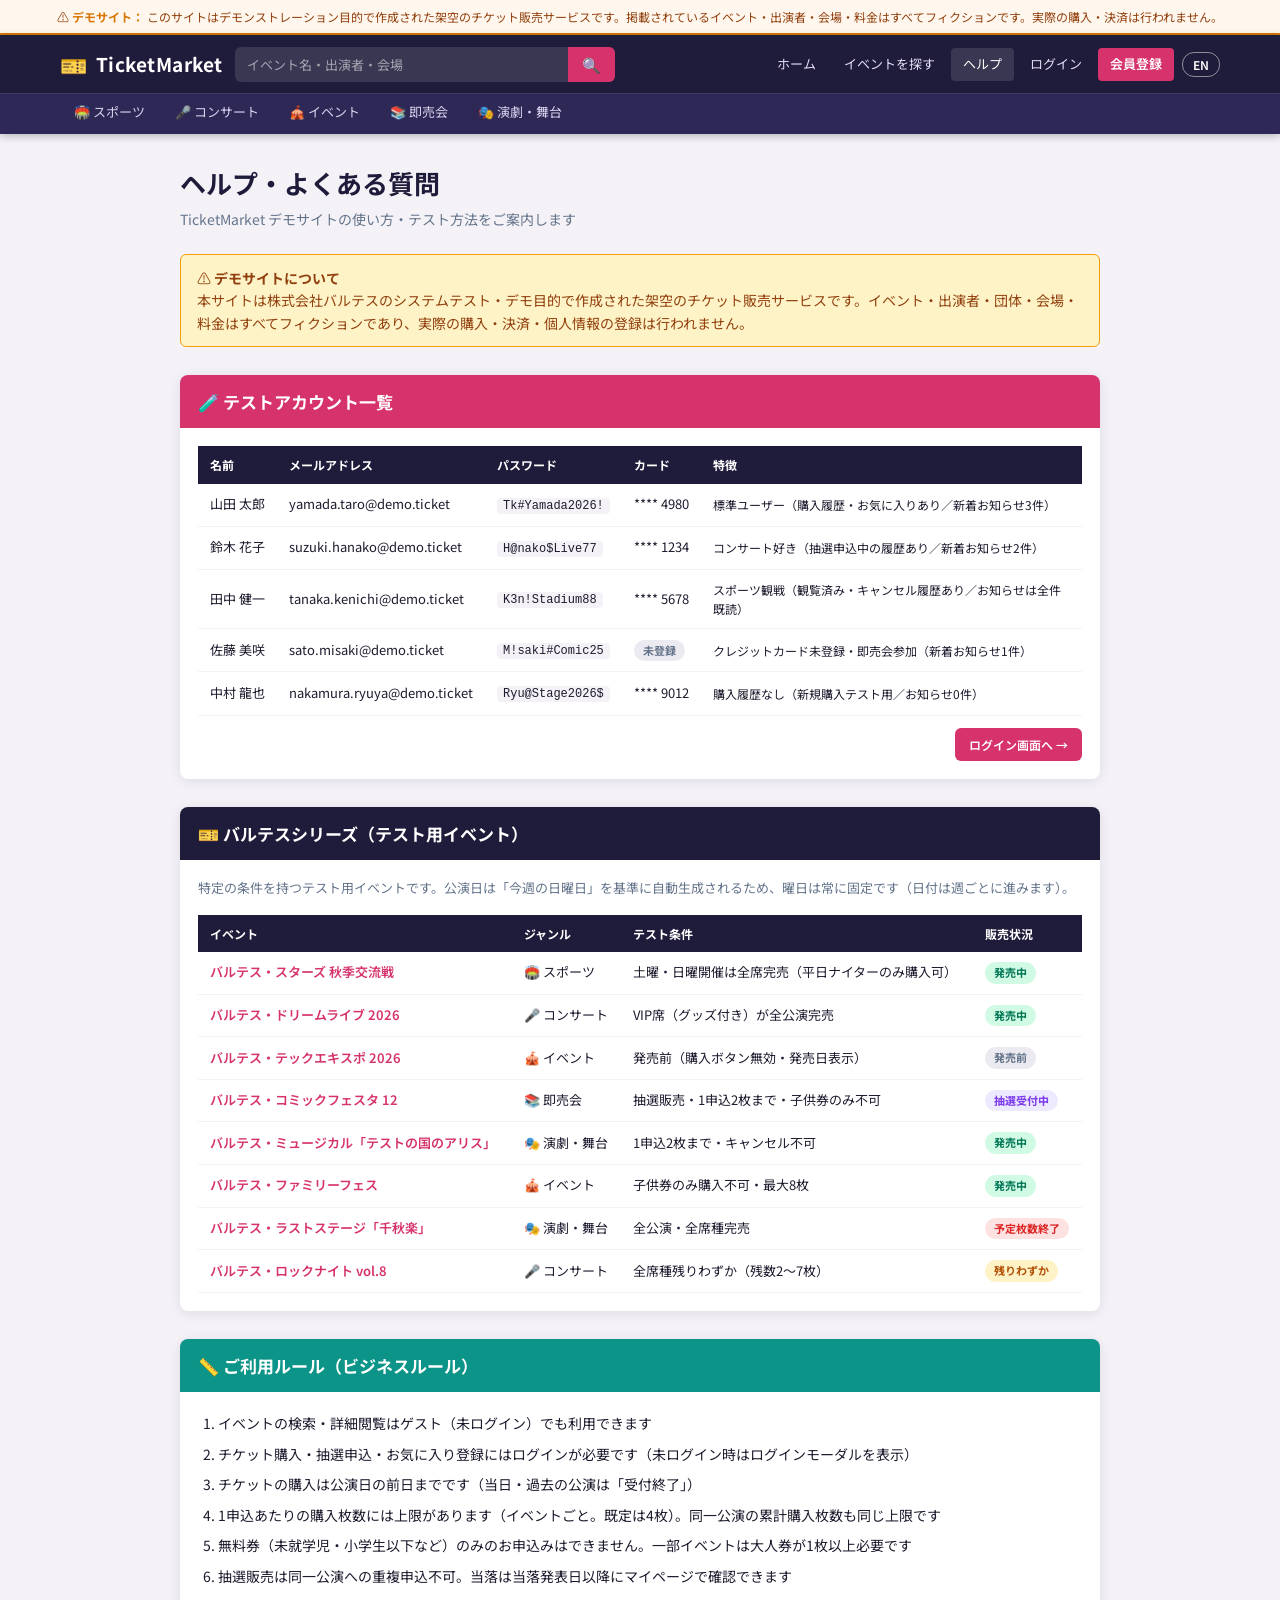
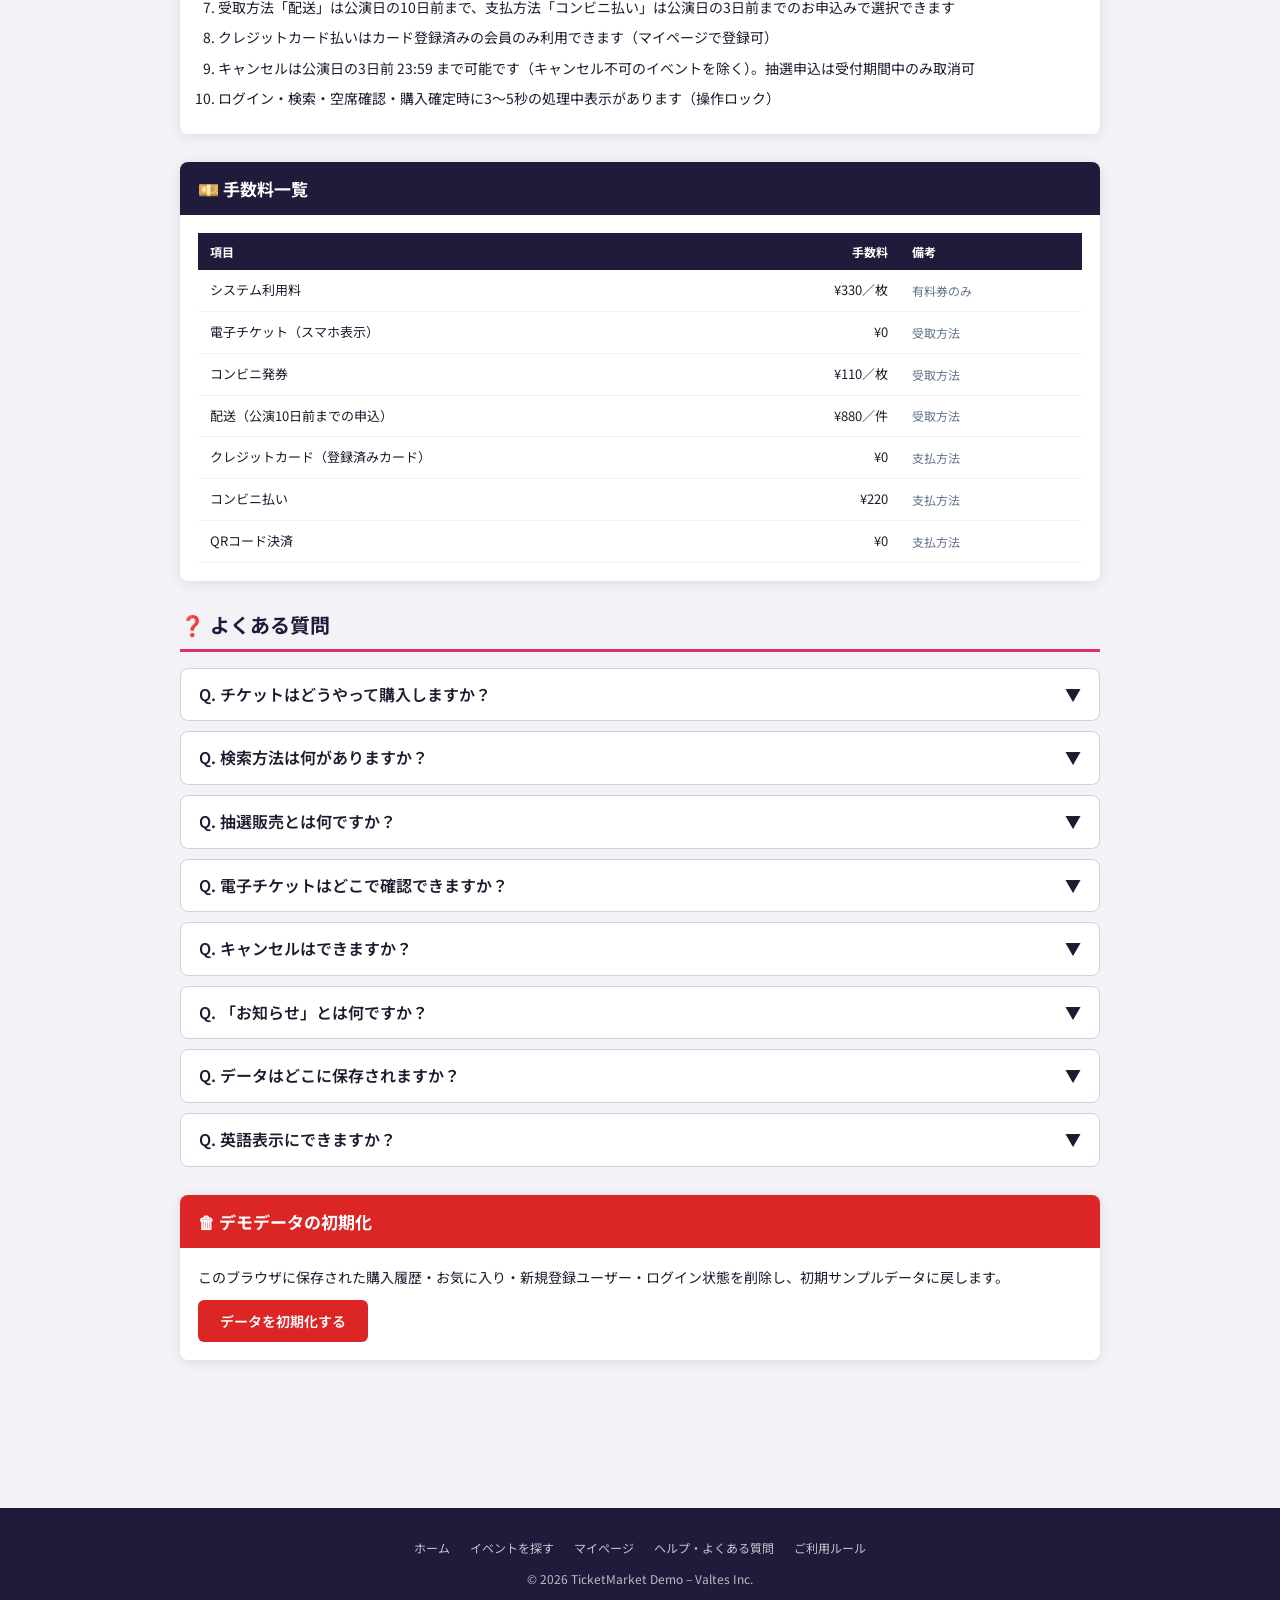
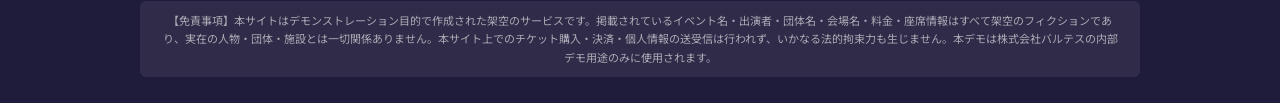
==== commit 5462ba55: "feat: お知らせ機能（ヘッダー・マイページ・新着モーダル）を追加 - ヘッダーに「🔔 お知らせ」（未読数バッジ）、マイページに「お知らせ」タブを追加 - キャンペーン・サービス・購入完了・抽選申込" ====
--- a/help.html
+++ b/help.html
@@ -178,6 +178,8 @@
          I18n.t("マイページの「購入チケット」タブで「チケット表示」を押すと、QRコード（デモ）と座席・整理番号を表示します。", 'My Page → My Tickets → "Show Ticket" displays a demo QR code and seat/entry number.')],
         [I18n.t("キャンセルはできますか？", "Can I cancel?"),
          I18n.t("公演日の3日前 23:59 までマイページからキャンセルできます。「キャンセル不可」と記載のイベントはキャンセルできません。", "Yes, until 23:59 three days before the performance, except for non-cancellable events.")],
+        [I18n.t("「お知らせ」とは何ですか？", "What are Notices?"),
+         I18n.t("キャンペーンや購入・抽選・キャンセルなどのお知らせが届きます。ヘッダーの「🔔 お知らせ」またはマイページの「お知らせ」タブで確認できます。ログイン時に未読のお知らせがあると新着モーダルが表示され、「見る」で開封（既読）になります。", 'Campaign, purchase, lottery and cancellation messages are delivered here. Open them from "🔔 Notices" in the header or the Notices tab on My Page. If you have unread notices when you log in, a popup appears; "View" opens (marks as read) the notice.')],
         [I18n.t("データはどこに保存されますか？", "Where is data stored?"),
          I18n.t("ブラウザの localStorage（tm_ で始まるキー）に保存されます。ヘルプ下部の「データを初期化する」で初期状態に戻せます。", "In the browser's localStorage (keys starting with tm_). Use \"Reset Data\" below to restore the initial state.")],
         [I18n.t("英語表示にできますか？", "Is English available?"),
--- a/css/style.css
+++ b/css/style.css
@@ -68,6 +68,12 @@
 .btn-register { background: var(--primary) !important; color: var(--white) !important; font-weight: 600; }
 .btn-register:hover { background: var(--primary-dk) !important; }
 .btn-mypage { color: #FFC9DB !important; font-weight: 600; }
+.btn-notices { position: relative; display: inline-flex; align-items: center; gap: 4px; }
+.notice-badge {
+  display: inline-flex; align-items: center; justify-content: center; min-width: 18px; height: 18px; padding: 0 5px;
+  border-radius: 9px; background: var(--danger); color: var(--white); font-size: 11px; font-weight: 700; line-height: 1; margin-left: 4px;
+}
+.notice-badge.hidden { display: none; }
 .btn-lang {
   background: transparent; border: 1px solid rgba(255,255,255,.5); color: white; border-radius: 12px;
   padding: 3px 10px; font-size: 12px; cursor: pointer; font-weight: 600; margin-left: 4px;
@@ -388,6 +394,33 @@
 .hidden { display: none !important; }
 .nowrap { white-space: nowrap; }
 
+/* お知らせ */
+.notice-popup-lead { font-size: 14px; margin-bottom: 12px; }
+.notice-popup-lead strong { color: var(--danger); font-size: 18px; }
+.notice-popup-list { list-style: none; border: 1px solid var(--gray-bd); border-radius: 8px; overflow: hidden; }
+.notice-popup-item { display: flex; align-items: center; gap: 12px; padding: 12px 14px; border-top: 1px solid var(--gray-lt); }
+.notice-popup-item:first-child { border-top: none; }
+.notice-popup-info { flex: 1; min-width: 0; }
+.notice-popup-title { font-weight: 700; font-size: 14px; margin-top: 4px; }
+.notice-modal-actions { display: flex; gap: 10px; justify-content: flex-end; flex-wrap: wrap; margin-top: 18px; }
+.notice-detail-meta { display: flex; align-items: center; gap: 8px; margin-bottom: 8px; padding-right: 24px; }
+.notice-detail-body { font-size: 14px; line-height: 1.8; background: var(--gray-lt); border-radius: 8px; padding: 16px; }
+.notice-detail-links { display: flex; gap: 8px; flex-wrap: wrap; margin-top: 14px; }
+.notice-list { overflow: hidden; }
+.notice-item { display: flex; align-items: center; gap: 12px; padding: 14px 18px; border-top: 1px solid var(--gray-lt); cursor: pointer; transition: var(--trans); }
+.notice-item:first-child { border-top: none; }
+.notice-item:hover { background: var(--gray-lt); }
+.notice-item.unread { background: #FFFBF0; }
+.notice-item.unread:hover { background: #FFF4DB; }
+.notice-dot { width: 9px; height: 9px; border-radius: 50%; flex-shrink: 0; background: transparent; }
+.notice-item.unread .notice-dot { background: var(--danger); }
+.notice-item-main { flex: 1; min-width: 0; }
+.notice-item-meta { display: flex; align-items: center; gap: 6px; flex-wrap: wrap; }
+.notice-item .notice-title { font-size: 14px; margin-top: 4px; }
+.notice-item.unread .notice-title { font-weight: 700; color: var(--accent); }
+.notice-snippet { white-space: nowrap; overflow: hidden; text-overflow: ellipsis; margin-top: 2px; }
+.notice-arrow { color: var(--gray); font-size: 20px; }
+
 /* ── レスポンシブ ── */
 @media (max-width: 900px) {
   .detail-grid, .two-col, .two-col-main { grid-template-columns: 1fr; }
@@ -398,7 +431,7 @@
   .header-search { display: none; }
   .header-inner { padding: 0 12px; gap: 6px; }
   .header-nav a, .header-nav button:not(.btn-lang) { padding: 6px 7px; font-size: 12px; }
-  #nav-home, #nav-search, #nav-help, #header-avatar { display: none; }
+  #nav-home, #nav-search, #nav-help, #header-avatar, .notices-label { display: none; }
   .logo { font-size: 16px; gap: 4px; }
   .header-nav, .header-nav-dynamic { gap: 2px; min-width: 0; }
   .page-wrap { padding: 20px 16px 48px; }
@@ -413,3 +446,8 @@
   .step-item { font-size: 11px; padding: 9px 4px; }
   .info-list { grid-template-columns: 90px 1fr; }
 }
+@media (max-width: 400px) {
+  .logo { font-size: 14px; }
+  .header-nav a, .header-nav button:not(.btn-lang) { padding: 6px 4px; }
+  .btn-notices .notice-badge { margin-left: 1px; }
+}
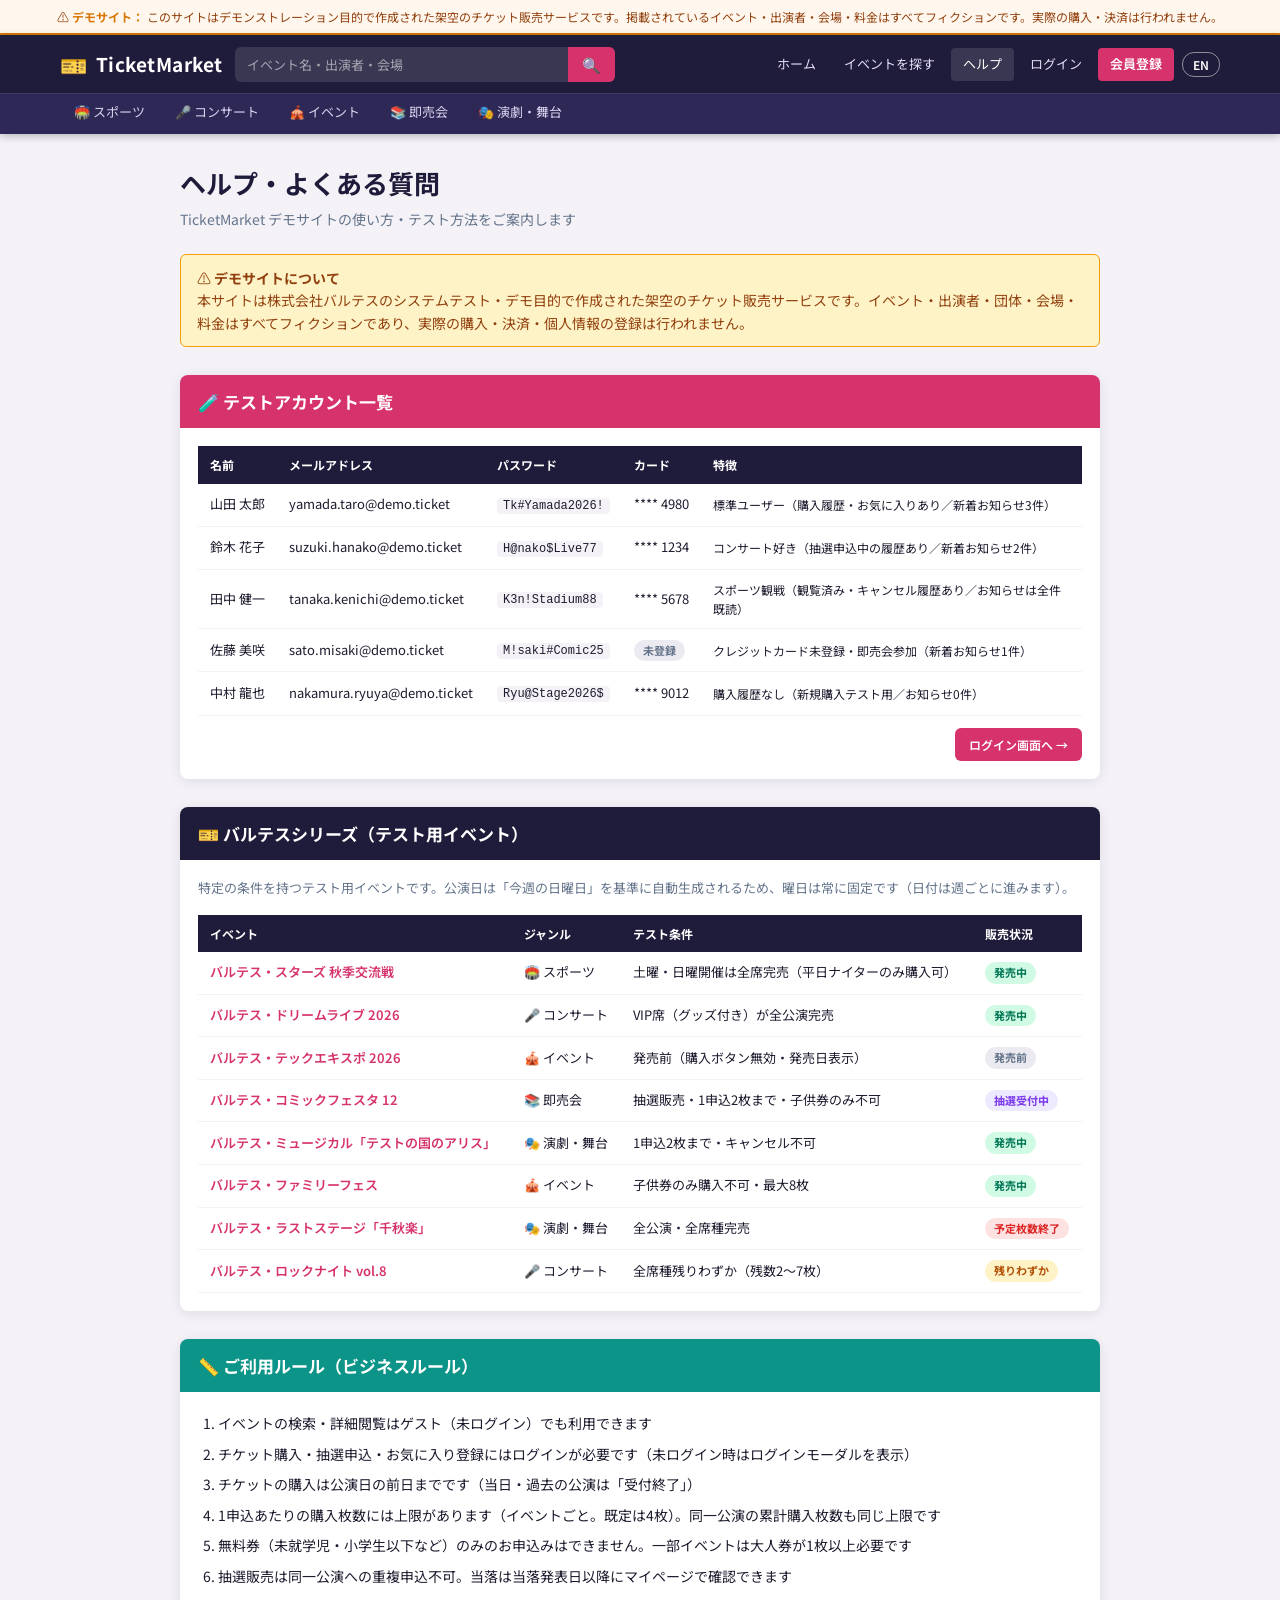
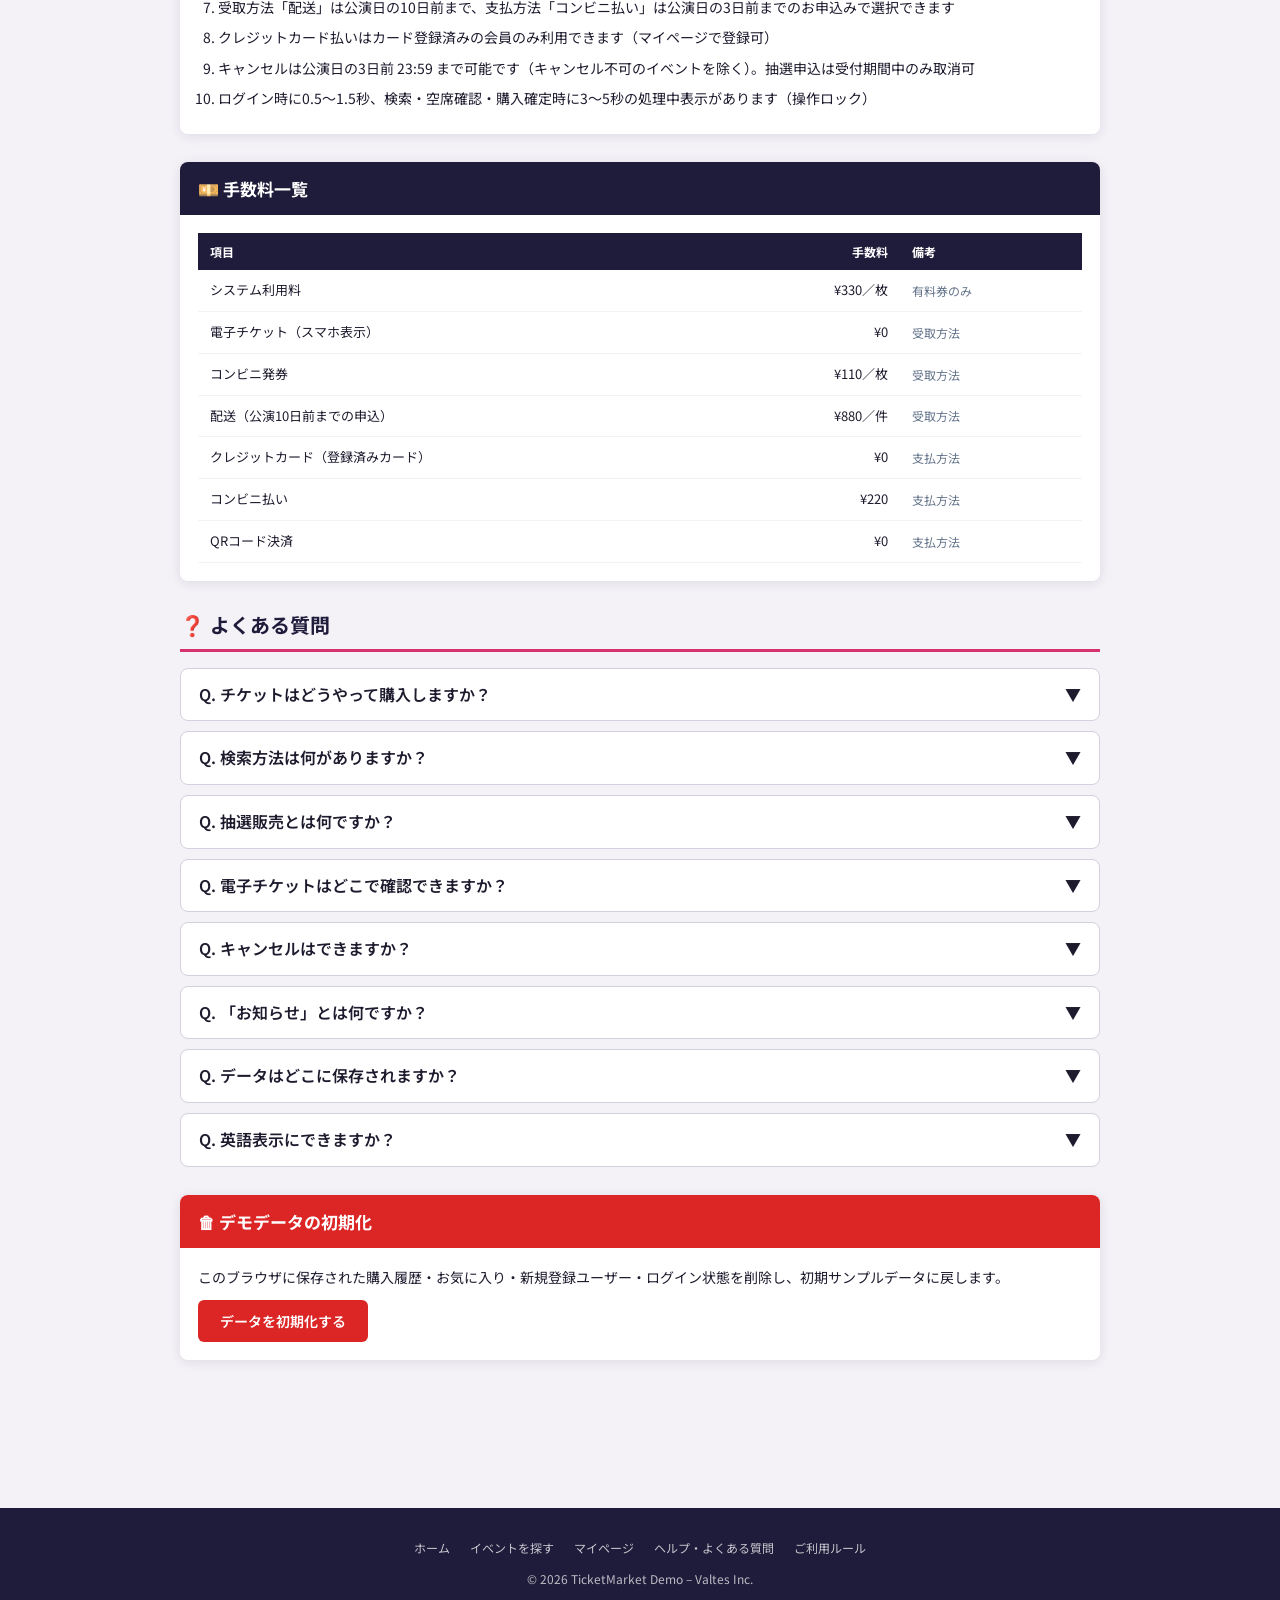
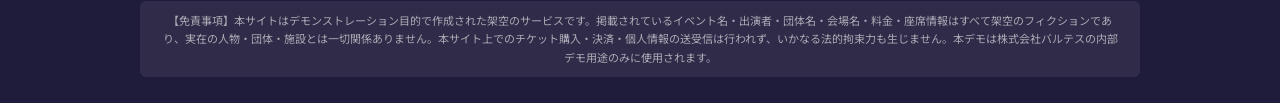
==== commit 54bb7737: "change: ログイン時のローディングを0.5〜1.5秒に短縮 - App.loadingDelay(min, max) で待ち時間を指定可能に（既定は従来どおり3〜5秒） - ログイン画面のみ 0" ====
--- a/help.html
+++ b/help.html
@@ -152,7 +152,7 @@
         I18n.t("受取方法「配送」は公演日の10日前まで、支払方法「コンビニ払い」は公演日の3日前までのお申込みで選択できます", "Delivery requires 10+ days, convenience store payment requires 3+ days before the performance"),
         I18n.t("クレジットカード払いはカード登録済みの会員のみ利用できます（マイページで登録可）", "Credit card payment requires a registered card (register on My Page)"),
         I18n.t("キャンセルは公演日の3日前 23:59 まで可能です（キャンセル不可のイベントを除く）。抽選申込は受付期間中のみ取消可", "Cancellation is possible until 23:59, 3 days before the performance (except non-cancellable events)"),
-        I18n.t("ログイン・検索・空席確認・購入確定時に3〜5秒の処理中表示があります（操作ロック）", "Login, search, availability checks and purchase show a 3-5 second loading overlay"),
+        I18n.t("ログイン時に0.5〜1.5秒、検索・空席確認・購入確定時に3〜5秒の処理中表示があります（操作ロック）", "Login shows a 0.5-1.5 second loading overlay; search, availability checks and purchase show 3-5 seconds"),
       ];
       document.getElementById("rules-list").innerHTML = rules.map((r, i) => `<li id="rule-${i + 1}">${r}</li>`).join("");
     }
@@ -179,7 +179,7 @@
         [I18n.t("キャンセルはできますか？", "Can I cancel?"),
          I18n.t("公演日の3日前 23:59 までマイページからキャンセルできます。「キャンセル不可」と記載のイベントはキャンセルできません。", "Yes, until 23:59 three days before the performance, except for non-cancellable events.")],
         [I18n.t("「お知らせ」とは何ですか？", "What are Notices?"),
-         I18n.t("キャンペーンや購入・抽選・キャンセルなどのお知らせが届きます。ヘッダーの「🔔 お知らせ」またはマイページの「お知らせ」タブで確認できます。ログイン時に未読のお知らせがあると新着モーダルが表示され、「見る」で開封（既読）になります。", 'Campaign, purchase, lottery and cancellation messages are delivered here. Open them from "🔔 Notices" in the header or the Notices tab on My Page. If you have unread notices when you log in, a popup appears; "View" opens (marks as read) the notice.')],
+         I18n.t("キャンペーンや購入・抽選・キャンセルなどのお知らせが届きます。ヘッダーの「🔔 お知らせ」またはマイページの「お知らせ」タブで確認できます。未読のお知らせがあるとお知らせ画面を開いたときに新着モーダルが表示され、「見る」で開封（既読）になります。", 'Campaign, purchase, lottery and cancellation messages are delivered here. Open them from "🔔 Notices" in the header or the Notices tab on My Page. If you have unread notices, a popup appears when you open Notices; "View" opens (marks as read) the notice.')],
         [I18n.t("データはどこに保存されますか？", "Where is data stored?"),
          I18n.t("ブラウザの localStorage（tm_ で始まるキー）に保存されます。ヘルプ下部の「データを初期化する」で初期状態に戻せます。", "In the browser's localStorage (keys starting with tm_). Use \"Reset Data\" below to restore the initial state.")],
         [I18n.t("英語表示にできますか？", "Is English available?"),
--- a/css/style.css
+++ b/css/style.css
@@ -194,7 +194,18 @@
 .loading-spinner { display: flex; align-items: center; justify-content: center; gap: 10px; padding: 28px; color: var(--primary); font-size: 14px; }
 .spinner { width: 28px; height: 28px; border: 3px solid var(--gray-bd); border-top-color: var(--primary); border-radius: 50%; animation: spin .8s linear infinite; }
 @keyframes spin { to { transform: rotate(360deg); } }
-.load-more-sentinel { height: 4px; }
+.pager-bar { display: flex; align-items: center; justify-content: space-between; gap: 12px; flex-wrap: wrap; margin-bottom: 14px; }
+.result-range { font-size: 13px; color: var(--gray); font-weight: 600; }
+.pager { display: flex; align-items: center; gap: 4px; flex-wrap: wrap; }
+.pager-bottom { justify-content: center; margin-top: 28px; }
+.pager-btn {
+  min-width: 36px; height: 36px; padding: 0 10px; border-radius: 6px; border: 1.5px solid var(--gray-bd);
+  background: var(--white); color: var(--accent); font-size: 13px; font-weight: 600; cursor: pointer; transition: var(--trans);
+}
+.pager-btn:hover:not(:disabled) { border-color: var(--primary); color: var(--primary); }
+.pager-btn.active { background: var(--primary); border-color: var(--primary); color: var(--white); cursor: default; }
+.pager-btn:disabled:not(.active) { opacity: .4; cursor: not-allowed; }
+.pager-ellipsis { padding: 0 4px; color: var(--gray); }
 #loading-overlay { position: fixed; inset: 0; background: rgba(255,255,255,.8); z-index: 9990; display: flex; align-items: center; justify-content: center; flex-direction: column; gap: 18px; backdrop-filter: blur(2px); }
 
 /* ── フォーム ── */
@@ -451,3 +462,8 @@
   .header-nav a, .header-nav button:not(.btn-lang) { padding: 6px 4px; }
   .btn-notices .notice-badge { margin-left: 1px; }
 }
+@media (max-width: 640px) {
+  .pager { gap: 3px; }
+  .pager-btn { min-width: 30px; height: 32px; padding: 0 7px; font-size: 12px; }
+  .pager-first, .pager-last { display: none; }
+}
